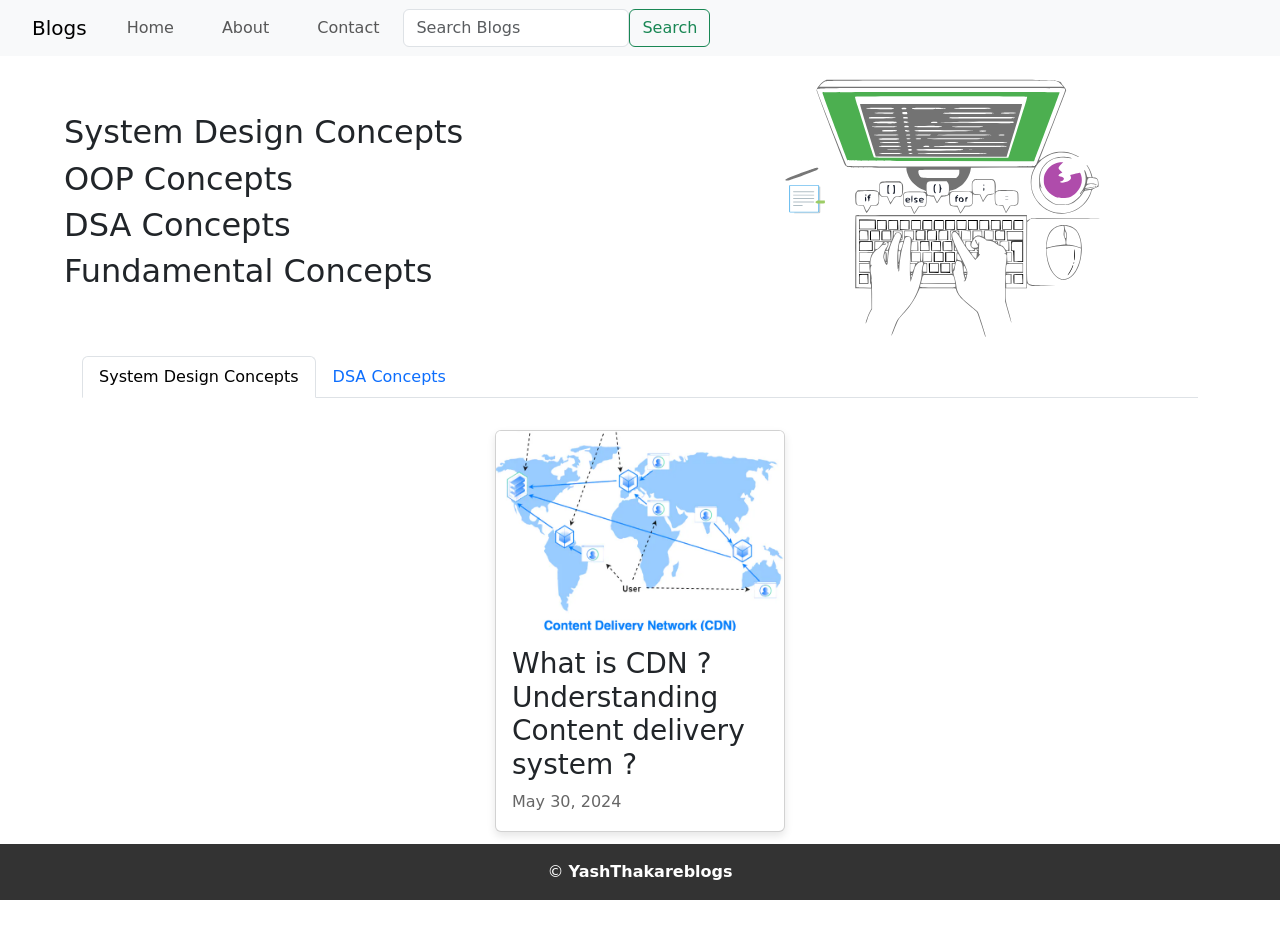
==== blogs.html @ 06611abd "blogs added and landing page changed" ====
<!DOCTYPE html>
<html lang="en">

<head>
    <meta charset="UTF-8">
    <meta name="viewport" content="width=device-width, initial-scale=1.0">
    <title>My Blog</title>
    <link href="assets/css/blogs.css" rel="stylesheet">
    <!-- Vendor CSS Files -->
    <link href="assets/vendor/aos/aos.css" rel="stylesheet">
    <link href="assets/vendor/bootstrap/css/bootstrap.min.css" rel="stylesheet">
    <link href="assets/vendor/bootstrap-icons/bootstrap-icons.css" rel="stylesheet">
    <link href="assets/vendor/boxicons/css/boxicons.min.css" rel="stylesheet">
    <link href="assets/vendor/glightbox/css/glightbox.min.css" rel="stylesheet">
    <link href="assets/vendor/swiper/swiper-bundle.min.css" rel="stylesheet">
    <script src="https://ajax.googleapis.com/ajax/libs/jquery/3.7.1/jquery.min.js"></script>
</head>

<body>
    <nav class="navbar navbar-expand-lg navbar-light bg-light">
        <div class="container-fluid">
            <a class="navbar-brand" href="#">Blogs</a>
            <button class="navbar-toggler" type="button" data-toggle="collapse" data-target="#navbarNavDropdown"
                aria-controls="navbarNavDropdown" aria-expanded="false" aria-label="Toggle navigation">
                <span class="navbar-toggler-icon"></span>
            </button>
            <div class="collapse navbar-collapse" id="navbarNavDropdown">
                <ul class="navbar-nav mr-auto">
                    <li class="nav-item">
                        <a class="nav-link" href="./index.html">Home</a>
                    </li>
                    <li class="nav-item">
                        <a class="nav-link" href="./index.html">About</a>
                    </li>
                    <li class="nav-item">
                        <a class="nav-link" href="./index.html">Contact</a>
                    </li>
                    
                </ul>
                <form class="d-flex " role="search">
                    <input class="form-control mr-2" type="search" placeholder="Search Blogs" aria-label="Search">
                    <button class="btn btn-outline-success" type="submit">Search</button>
                </form>
            </div>
        </div>
    </nav>



    <div class="info d-flex align-items-center justify-content-between">
        <div class="info-content">
            <h2>System Design Concepts</h2>
            <h2>OOP Concepts</h2>
            <h2>DSA Concepts</h2>
            <h2>Fundamental Concepts</h2>

        </div>

        <div class="info2">
            <img src="assets/img/data-structures-and-algorithms-course-8c5059a1d3ffa2e8fe4b6f3610512323.svg" alt="">
        </div>

    </div>
  

    <div class="container">
        <ul class="nav nav-tabs" id="myTab" role="tablist">
            <li class="nav-item" role="presentation">
                <a class="nav-link active" id="system-design-tab" data-toggle="tab" href="#system-design"
                    role="tab" aria-controls="system-design" aria-selected="true">System Design Concepts</a>
            </li>
            <li class="nav-item" role="presentation">
                <a class="nav-link" id="dsa-tab" data-toggle="tab" href="#dsa" role="tab" aria-controls="dsa"
                    aria-selected="false">DSA Concepts</a>
            </li>
        </ul>
        <div class="tab-content" id="myTabContent">
            <div class="tab-pane fade show active" id="system-design" role="tabpanel"
                aria-labelledby="system-design-tab">
             
                <main>
                <div class="card">
                    <a href="./Blogs-System design/CDN_Concept.html">
                        <img src="/Blogs-System design/img/cdn.webp" alt="Blog Post Image">
                    </a>
                    
                    <div class="card-content">
                        <h3>What is CDN ? Understanding Content delivery system ?</h3>
                        <p class="date">May 30, 2024</p>
                    </div>
                </div>
              
            </main>
            </div>
            <div class="tab-pane fade" id="dsa" role="tabpanel" aria-labelledby="dsa-tab">
                <!-- <main>
                    <div class="card">
                        <img src="https://via.placeholder.com/300x200" alt="Blog Post Image">
                        <div class="card-content">
                            <h2>Blog Post Title 1</h2>
                            <p class="date">May 29, 2024</p>
                        </div>
                    </div>
                    <div class="card">
                        <img src="https://via.placeholder.com/300x200" alt="Blog Post Image">
                        <div class="card-content">
                            <h2>Blog Post Title 1</h2>
                            <p class="date">May 29, 2024</p>
                        </div>
                    </div>
                    <div class="card">
                        <img src="https://via.placeholder.com/300x200" alt="Blog Post Image">
                        <div class="card-content">
                            <h2>Blog Post Title 1</h2>
                            <p class="date">May 29, 2024</p>
                        </div>
                    </div>
                </main> -->
            </div>
        </div>
    </div>
<br><br><br>

    <footer id="footer">
        <div class="container">
            <div class="copyright">
                &copy; <strong><span>YashThakareblogs</span></strong>
            </div>
        </div>
    </footer>
    <script src="https://code.jquery.com/jquery-3.5.1.slim.min.js"></script>
    <script src="https://cdn.jsdelivr.net/npm/@popperjs/core@2.5.4/dist/umd/popper.min.js"></script>
    <script src="https://stackpath.bootstrapcdn.com/bootstrap/4.5.2/js/bootstrap.min.js"></script>


</body>

</html>
---- assets/css/blogs.css ----
body {
    font-family: Arial, sans-serif;
    margin: 0;
    padding: 0;
    background-color: #f4f4f4;
}

header {
    background-color: #333;
    color: #fff;
    padding: 1em 0;
    text-align: center;
}

nav {
    display: flex;
    justify-content: center;
    background-color: #444;
    padding: 0.5em 0;
}

nav a {
    color: #fff;
    margin: 0 1em;
    text-decoration: none;
}

main {
    max-width: 1800px;
    margin: 2em auto;
    padding: 0 1em;
    display: flex;
    flex-wrap: wrap;
    justify-content: center;
    gap: 2em;
}

.navtab{
    display: flex;
    align-items: center;
    justify-content: space-between; 
    padding: 0 4em;
}
.info {
    display: flex;
    align-items: center;
    justify-content: space-between; 
    padding: 0 4em;
}

.info1 {
    display: flex;
    align-items: center; /* Align items vertically */
}


.info2 img {
    max-width: 700px; /* Adjust the maximum width of the image */
    height: 300px; /* Maintain aspect ratio */
}

.card {
    background-color: #fff;
    border-radius: 10px;
    box-shadow: 0 4px 8px rgba(0,0,0,0.1);
    overflow: hidden;
    transition: transform 0.2s;
    width: 290px;
}

.card:hover {
   
    box-shadow: 0 0 20px rgba(0, 0, 0, 0.2); /* Add a glowing effect with box-shadow */
}

.card img {
    width: 100%;
    height: 200px;
    object-fit: cover;
}

.card-content {
    padding: 1em;
}

.card-content h2 {
    color: #333;
    margin: 0 0 0.5em;
}

.card-content p {
    color: #666;
    line-height: 1.6;
    margin: 0;
}

footer {
    text-align: center;
    padding: 1em 0;
    background-color: #333;
    color: #fff;
    position: fixed;
    width: 100%;
    bottom: 0;
}
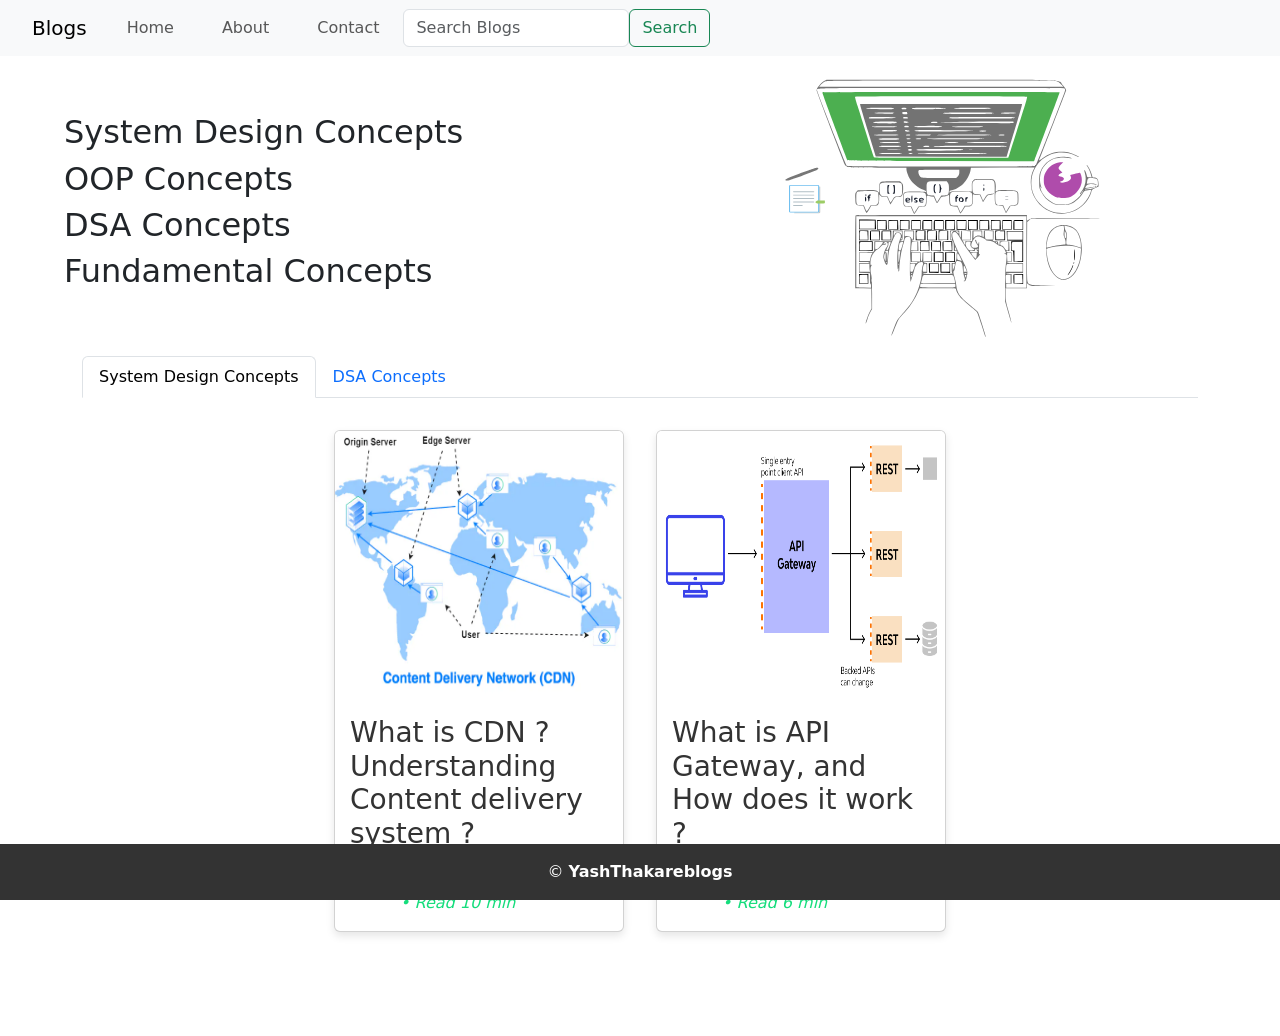
==== commit 720fc587: "new post added" ====
--- a/blogs.html
+++ b/blogs.html
@@ -14,6 +14,9 @@
     <link href="assets/vendor/glightbox/css/glightbox.min.css" rel="stylesheet">
     <link href="assets/vendor/swiper/swiper-bundle.min.css" rel="stylesheet">
     <script src="https://ajax.googleapis.com/ajax/libs/jquery/3.7.1/jquery.min.js"></script>
+      <!-- Favicons -->
+      <link href="../assets/img/favicon.png" rel="icon">
+      <link href="../assets/img/favicon.png" rel="apple-touch-icon">
 </head>
 
 <body>
@@ -81,40 +84,33 @@
                 <main>
                 <div class="card">
                     <a href="./Blogs-System design/CDN_Concept.html">
-                        <img src="/Blogs-System design/img/cdn.webp" alt="Blog Post Image">
+                        <img src="./Blogs-System design/assests/cdn.webp" alt="Blog Post Image">
                     </a>
                     
                     <div class="card-content">
+                        
                         <h3>What is CDN ? Understanding Content delivery system ?</h3>
-                        <p class="date">May 30, 2024</p>
+                        
+                        <p class="date">May 30, 2024  <span class="read-time">• Read 10 min</span></p>
+                    </div>
+                    
+                </div>
+                <div class="card">
+                    <a href="./Blogs-System design/API_Gateway.html">
+                        <img src="./Blogs-System design/assests/643fd2fde829634fa4f769a0_6178d93647ddf9f443e800f4_API Gateway example.png" alt="Blog Post Image">
+                    </a>
+                    
+            
+                    <div class="card-content">
+                        <h3>What is API Gateway, and How does it work ?</h3>
+                       
+                        <p class="date">May 31, 2024  <span class="read-time">• Read 6 min</span></p>
                     </div>
                 </div>
-              
             </main>
             </div>
             <div class="tab-pane fade" id="dsa" role="tabpanel" aria-labelledby="dsa-tab">
-                <!-- <main>
-                    <div class="card">
-                        <img src="https://via.placeholder.com/300x200" alt="Blog Post Image">
-                        <div class="card-content">
-                            <h2>Blog Post Title 1</h2>
-                            <p class="date">May 29, 2024</p>
-                        </div>
-                    </div>
-                    <div class="card">
-                        <img src="https://via.placeholder.com/300x200" alt="Blog Post Image">
-                        <div class="card-content">
-                            <h2>Blog Post Title 1</h2>
-                            <p class="date">May 29, 2024</p>
-                        </div>
-                    </div>
-                    <div class="card">
-                        <img src="https://via.placeholder.com/300x200" alt="Blog Post Image">
-                        <div class="card-content">
-                            <h2>Blog Post Title 1</h2>
-                            <p class="date">May 29, 2024</p>
-                        </div>
-                    </div>
+               
                 </main> -->
             </div>
         </div>
--- a/assets/css/blogs.css
+++ b/assets/css/blogs.css
@@ -73,17 +73,22 @@
     box-shadow: 0 0 20px rgba(0, 0, 0, 0.2); /* Add a glowing effect with box-shadow */
 }
 
+
 .card img {
     width: 100%;
-    height: 200px;
-    object-fit: cover;
+    height: 270px;
+    display: block;
 }
 
 .card-content {
-    padding: 1em;
+    padding: 15px;
+    flex-grow: 1;
+    display: flex;
+    flex-direction: column;
+    justify-content: space-between;
 }
 
-.card-content h2 {
+.card-content h3 {
     color: #333;
     margin: 0 0 0.5em;
 }
@@ -103,3 +108,15 @@
     width: 100%;
     bottom: 0;
 }
+
+.date {
+    display: inline-block;
+    margin-right: 10px; /* Adjust the value as needed */
+}
+
+.read-time {
+    display: inline-block;
+    margin-left: 50px; /* Adjust the value as needed */
+    font-style: italic;
+    color:rgb(21, 221, 124);
+}
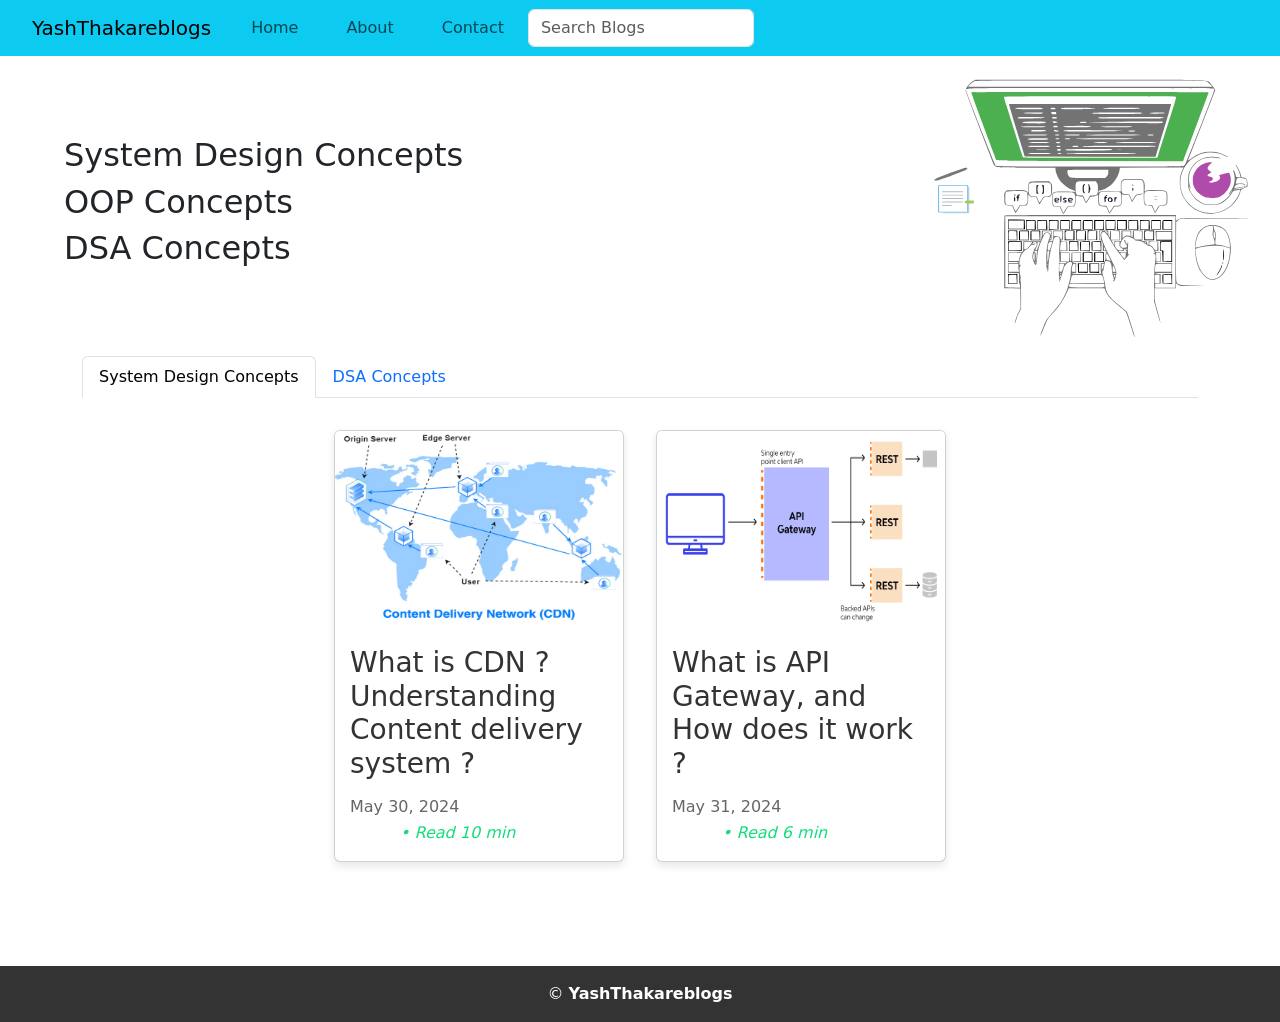
==== commit 6dd40ad3: "fixes" ====
--- a/blogs.html
+++ b/blogs.html
@@ -4,7 +4,7 @@
 <head>
     <meta charset="UTF-8">
     <meta name="viewport" content="width=device-width, initial-scale=1.0">
-    <title>My Blog</title>
+    <title>YashThakareblogs</title>
     <link href="assets/css/blogs.css" rel="stylesheet">
     <!-- Vendor CSS Files -->
     <link href="assets/vendor/aos/aos.css" rel="stylesheet">
@@ -20,9 +20,9 @@
 </head>
 
 <body>
-    <nav class="navbar navbar-expand-lg navbar-light bg-light">
+    <nav class="navbar navbar-expand-lg navbar-light bg-info">
         <div class="container-fluid">
-            <a class="navbar-brand" href="#">Blogs</a>
+            <a class="navbar-brand" href="#">YashThakareblogs</a>
             <button class="navbar-toggler" type="button" data-toggle="collapse" data-target="#navbarNavDropdown"
                 aria-controls="navbarNavDropdown" aria-expanded="false" aria-label="Toggle navigation">
                 <span class="navbar-toggler-icon"></span>
@@ -40,9 +40,9 @@
                     </li>
                     
                 </ul>
-                <form class="d-flex " role="search">
-                    <input class="form-control mr-2" type="search" placeholder="Search Blogs" aria-label="Search">
-                    <button class="btn btn-outline-success" type="submit">Search</button>
+                <form class="d-flex" role="search">
+                    <input class="form-control mr-3" type="search" placeholder="Search Blogs" aria-label="Search">
+                    
                 </form>
             </div>
         </div>
@@ -50,16 +50,15 @@
 
 
 
-    <div class="info d-flex align-items-center justify-content-between">
-        <div class="info-content">
+    <div class="info d-flex ">
+        <div class="info-content col-md-6">
             <h2>System Design Concepts</h2>
             <h2>OOP Concepts</h2>
             <h2>DSA Concepts</h2>
-            <h2>Fundamental Concepts</h2>
 
         </div>
 
-        <div class="info2">
+        <div class="info2 col-md-4">
             <img src="assets/img/data-structures-and-algorithms-course-8c5059a1d3ffa2e8fe4b6f3610512323.svg" alt="">
         </div>
 
@@ -110,8 +109,7 @@
             </main>
             </div>
             <div class="tab-pane fade" id="dsa" role="tabpanel" aria-labelledby="dsa-tab">
-               
-                </main> -->
+              
             </div>
         </div>
     </div>
--- a/assets/css/blogs.css
+++ b/assets/css/blogs.css
@@ -1,15 +1,6 @@
 body {
     font-family: Arial, sans-serif;
-    margin: 0;
-    padding: 0;
     background-color: #f4f4f4;
-}
-
-header {
-    background-color: #333;
-    color: #fff;
-    padding: 1em 0;
-    text-align: center;
 }
 
 nav {
@@ -26,7 +17,6 @@
 }
 
 main {
-    max-width: 1800px;
     margin: 2em auto;
     padding: 0 1em;
     display: flex;
@@ -46,11 +36,6 @@
     align-items: center;
     justify-content: space-between; 
     padding: 0 4em;
-}
-
-.info1 {
-    display: flex;
-    align-items: center; /* Align items vertically */
 }
 
 
@@ -76,7 +61,7 @@
 
 .card img {
     width: 100%;
-    height: 270px;
+    height: 200px;
     display: block;
 }
 
@@ -104,7 +89,6 @@
     padding: 1em 0;
     background-color: #333;
     color: #fff;
-    position: fixed;
     width: 100%;
     bottom: 0;
 }
@@ -119,4 +103,19 @@
     margin-left: 50px; /* Adjust the value as needed */
     font-style: italic;
     color:rgb(21, 221, 124);
+}
+
+@media (max-width: 576px) {
+    body{
+        margin: 0;padding: 0;
+    }
+    
+    .info-content h2{
+        font-size: 1rem;
+    }
+
+    .info2 img {
+        width: 100px; 
+        height: 200px; 
+    }
 }
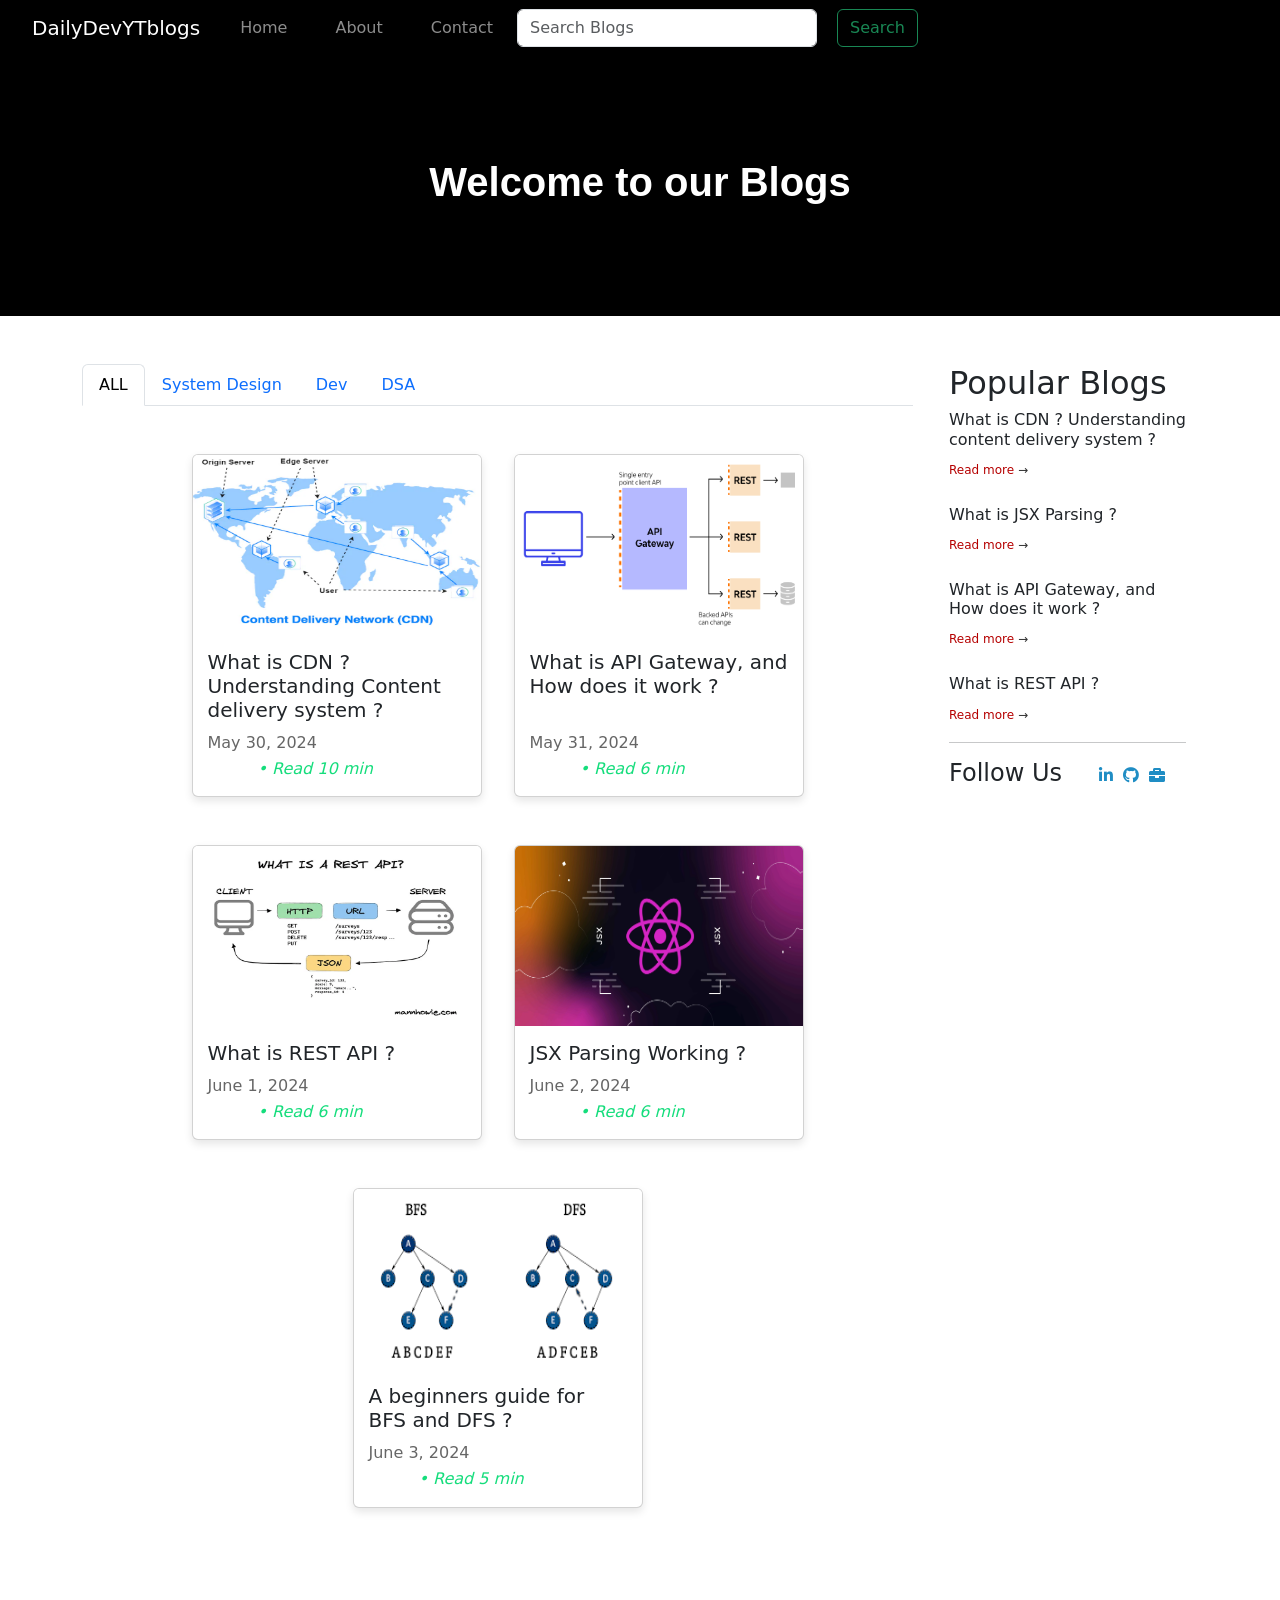
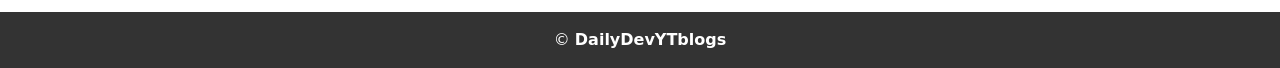
==== commit 84183b24: "blogs added" ====
--- a/blogs.html
+++ b/blogs.html
@@ -14,111 +14,224 @@
     <link href="assets/vendor/glightbox/css/glightbox.min.css" rel="stylesheet">
     <link href="assets/vendor/swiper/swiper-bundle.min.css" rel="stylesheet">
     <script src="https://ajax.googleapis.com/ajax/libs/jquery/3.7.1/jquery.min.js"></script>
-      <!-- Favicons -->
-      <link href="../assets/img/favicon.png" rel="icon">
-      <link href="../assets/img/favicon.png" rel="apple-touch-icon">
+    <!-- Favicons -->
+    <link href="../assets/img/favicon.png" rel="icon">
+    <link href="../assets/img/favicon.png" rel="apple-touch-icon">
+    <link rel="stylesheet" href="https://cdnjs.cloudflare.com/ajax/libs/font-awesome/5.15.4/css/all.min.css">
 </head>
 
 <body>
-    <nav class="navbar navbar-expand-lg navbar-light bg-info">
+    <nav class="navbar navbar-expand-lg navbar-dark bg-black">
         <div class="container-fluid">
-            <a class="navbar-brand" href="#">YashThakareblogs</a>
+            <a class="navbar-brand" href="#">DailyDevYTblogs</a>
             <button class="navbar-toggler" type="button" data-toggle="collapse" data-target="#navbarNavDropdown"
                 aria-controls="navbarNavDropdown" aria-expanded="false" aria-label="Toggle navigation">
                 <span class="navbar-toggler-icon"></span>
             </button>
-            <div class="collapse navbar-collapse" id="navbarNavDropdown">
-                <ul class="navbar-nav mr-auto">
+            <div class="collapse navbar-collapse " id="navbarNavDropdown">
+                <ul class="navbar-nav ">
                     <li class="nav-item">
                         <a class="nav-link" href="./index.html">Home</a>
                     </li>
+                </ul>
+                <ul class="navbar-nav"> 
                     <li class="nav-item">
                         <a class="nav-link" href="./index.html">About</a>
                     </li>
                     <li class="nav-item">
                         <a class="nav-link" href="./index.html">Contact</a>
                     </li>
-                    
-                </ul>
-                <form class="d-flex" role="search">
-                    <input class="form-control mr-3" type="search" placeholder="Search Blogs" aria-label="Search">
-                    
+                </ul>
+                <form class="form-inline d-inline-flex my-2 my-lg-0">
+                    <input class="form-control mr-sm-2" type="search" placeholder="Search Blogs" aria-label="Search" style="margin-right: 20px;width: 300px;"> 
+                    <button class="btn btn-outline-success my-2 my-sm-0" type="submit">Search</button>
                 </form>
             </div>
         </div>
     </nav>
-
-
-
-    <div class="info d-flex ">
-        <div class="info-content col-md-6">
-            <h2>System Design Concepts</h2>
-            <h2>OOP Concepts</h2>
-            <h2>DSA Concepts</h2>
-
-        </div>
-
-        <div class="info2 col-md-4">
-            <img src="assets/img/data-structures-and-algorithms-course-8c5059a1d3ffa2e8fe4b6f3610512323.svg" alt="">
+    
+
+
+
+    <div class="info bg-black p-5 ">
+        <div>
+            <h1 class="">Welcome to our Blogs</h1>
         </div>
 
     </div>
-  
-
-    <div class="container">
-        <ul class="nav nav-tabs" id="myTab" role="tablist">
-            <li class="nav-item" role="presentation">
-                <a class="nav-link active" id="system-design-tab" data-toggle="tab" href="#system-design"
-                    role="tab" aria-controls="system-design" aria-selected="true">System Design Concepts</a>
-            </li>
-            <li class="nav-item" role="presentation">
-                <a class="nav-link" id="dsa-tab" data-toggle="tab" href="#dsa" role="tab" aria-controls="dsa"
-                    aria-selected="false">DSA Concepts</a>
-            </li>
-        </ul>
-        <div class="tab-content" id="myTabContent">
-            <div class="tab-pane fade show active" id="system-design" role="tabpanel"
-                aria-labelledby="system-design-tab">
-             
-                <main>
-                <div class="card">
-                    <a href="./Blogs-System design/CDN_Concept.html">
-                        <img src="./Blogs-System design/assests/cdn.webp" alt="Blog Post Image">
-                    </a>
-                    
-                    <div class="card-content">
-                        
-                        <h3>What is CDN ? Understanding Content delivery system ?</h3>
-                        
-                        <p class="date">May 30, 2024  <span class="read-time">• Read 10 min</span></p>
-                    </div>
-                    
+
+
+    <div class="container mt-4">
+        <div class="row">
+            <div class="col-md-9">
+                <br>
+                <ul class="nav nav-tabs" id="myTab" role="tablist">
+                    <li class="nav-item" role="presentation">
+                        <a class="nav-link active" id="all-tab" data-toggle="tab" href="#all" role="tab"
+                            aria-controls="all" aria-selected="true">ALL</a>
+                    </li>
+                    <li class="nav-item" role="presentation">
+                        <a class="nav-link" id="system-design-tab" data-toggle="tab" href="#system-design" role="tab"
+                            aria-controls="system-design" aria-selected="false">System Design</a>
+                    </li>
+                    <li class="nav-item" role="presentation">
+                        <a class="nav-link" id="dev-tab" data-toggle="tab" href="#dev" role="tab" aria-controls="dev"
+                            aria-selected="false">Dev</a>
+                    </li>
+                    <li class="nav-item" role="presentation">
+                        <a class="nav-link" id="dsa-tab" data-toggle="tab" href="#dsa" role="tab" aria-controls="dsa"
+                            aria-selected="false">DSA</a>
+                    </li>
+                </ul>
+                <div class="tab-content" id="myTabContent">
+                    <div class="tab-pane fade show active" id="all" role="tabpanel" aria-labelledby="all-tab">
+                        <main>
+                            <div class="card mt-3">
+                                <a href="./Blogs-System design/CDN_Concept.html">
+                                    <img src="./Blogs-System design/assests/cdn.webp" alt="Blog Post Image">
+                                </a>
+                                <div class="card-content">
+                                    <h5>What is CDN ? Understanding Content delivery system ?</h5>
+                                    <p class="date">May 30, 2024 <span class="read-time">• Read 10 min</span></p>
+                                </div>
+                            </div>
+                            <div class="card mt-3">
+                                <a href="./Blogs-System design/API_Gateway.html">
+                                    <img src="./Blogs-System design/assests/643fd2fde829634fa4f769a0_6178d93647ddf9f443e800f4_API Gateway example.png"
+                                        alt="Blog Post Image">
+                                </a>
+                                <div class="card-content">
+                                    <h5>What is API Gateway, and How does it work ?</h5>
+                                    <p class="date">May 31, 2024 <span class="read-time">• Read 6 min</span></p>
+                                </div>
+                            </div>
+                            <div class="card mt-3">
+                                <a href="./Blogs-System design/REST_API.html">
+                                    <img src="./Blogs-System design/assests/0_1xZszp_OqUMrfRsV.webp"
+                                        alt="Blog Post Image">
+                                </a>
+                                <div class="card-content">
+                                    <h5>What is REST API ?</h5>
+                                    <p class="date">June 1, 2024 <span class="read-time">• Read 6 min</span></p>
+                                </div>
+                            </div>
+                            <div class="card mt-3">
+                                <a href="./React-blogs/JSX_Parsing.html">
+                                    <img src="./React-blogs/assests/react-must-be-in-scope-when-using-jsx.jpg"
+                                        alt="Blog Post Image">
+                                </a>
+                                <div class="card-content">
+                                    <h5>JSX Parsing Working ?</h5>
+                                    <p class="date">June 2, 2024 <span class="read-time">• Read 6 min</span></p>
+                                </div>
+                            </div>
+                            <div class="card mt-3">
+                                <a href="./Blogs-DSA/DFS&BFS_Concept.html">
+                                    <img src="./Blogs-DSA/download.png" alt="Blog Post Image">
+                                </a>
+                                <div class="card-content">
+                                    <h5>A beginners guide for BFS and DFS ?</h5>
+                                    <p class="date">June 3, 2024 <span class="read-time">• Read 5 min</span></p>
+                                </div>
+                            </div>
+                        </main>
+                    </div>
+                    <div class="tab-pane fade" id="system-design" role="tabpanel" aria-labelledby="system-design-tab">
+                        <main>
+                            <div class="card mt-3">
+                                <a href="./Blogs-System design/CDN_Concept.html">
+                                    <img src="./Blogs-System design/assests/cdn.webp" alt="Blog Post Image">
+                                </a>
+                                <div class="card-content">
+                                    <h5>What is CDN ? Understanding Content delivery system ?</h5>
+                                    <p class="date">May 30, 2024 <span class="read-time">• Read 10 min</span></p>
+                                </div>
+                            </div>
+                            <div class="card mt-3">
+                                <a href="./Blogs-System design/API_Gateway.html">
+                                    <img src="./Blogs-System design/assests/643fd2fde829634fa4f769a0_6178d93647ddf9f443e800f4_API Gateway example.png"
+                                        alt="Blog Post Image">
+                                </a>
+                                <div class="card-content">
+                                    <h5>What is API Gateway, and How does it work ?</h5>
+                                    <p class="date">May 31, 2024 <span class="read-time">• Read 6 min</span></p>
+                                </div>
+                            </div>
+                            <div class="card mt-3">
+                                <a href="./Blogs-System design/REST_API.html">
+                                    <img src="./Blogs-System design/assests/0_1xZszp_OqUMrfRsV.webp"
+                                        alt="Blog Post Image">
+                                </a>
+                                <div class="card-content">
+                                    <h5>What is REST API ?</h5>
+                                    <p class="date">June 1, 2024 <span class="read-time">• Read 6 min</span></p>
+                                </div>
+                            </div>
+                        </main>
+                    </div>
+                    <div class="tab-pane fade" id="dev" role="tabpanel" aria-labelledby="dev-tab">
+                        <main>
+                            <div class="card mt-3">
+                                <a href="./React-blogs/JSX_Parsing.html">
+                                    <img src="./React-blogs/assests/react-must-be-in-scope-when-using-jsx.jpg"
+                                        alt="Blog Post Image">
+                                </a>
+                                <div class="card-content">
+                                    <h5>JSX Parsing Working ?</h5>
+                                    <p class="date">June 2, 2024 <span class="read-time">• Read 6 min</span></p>
+                                </div>
+                            </div>
+                        </main>
+                    </div>
+                    <div class="tab-pane fade" id="dsa" role="tabpanel" aria-labelledby="dsa-tab">
+                        <main>
+                            <div class="card mt-3">
+                                <a href="./Blogs-DSA/DFS&BFS_Concept.html">
+                                    <img src="./Blogs-DSA/download.png" alt="Blog Post Image">
+                                </a>
+                                <div class="card-content">
+                                    <h5>A beginners guide for BFS and DFS ?</h5>
+                                    <p class="date">June 3, 2024 <span class="read-time">• Read 5 min</span></p>
+                                </div>
+                            </div>
+                        </main>
+                    </div>
                 </div>
-                <div class="card">
-                    <a href="./Blogs-System design/API_Gateway.html">
-                        <img src="./Blogs-System design/assests/643fd2fde829634fa4f769a0_6178d93647ddf9f443e800f4_API Gateway example.png" alt="Blog Post Image">
-                    </a>
-                    
-            
-                    <div class="card-content">
-                        <h3>What is API Gateway, and How does it work ?</h3>
-                       
-                        <p class="date">May 31, 2024  <span class="read-time">• Read 6 min</span></p>
-                    </div>
+            </div>
+            <div class="col-md-3 p-4">
+                <h2>Popular Blogs</h2>
+                <div>
+                    <h6>What is CDN ? Understanding content delivery system ?</h6>
+                    <a href="./Blogs-System design/CDN_Concept.html" class="read-more">Read more</a>
+                </div><br>
+                <div>
+                    <h6>What is JSX Parsing ?</h6>
+                    <a href="./React-blogs/JSX_Parsing.html" class="read-more">Read more</a>
+                </div><br>
+                <div>
+                    <h6>What is API Gateway, and How does it work ?</h6>
+                    <a href="./Blogs-System design/API_Gateway.html" class="read-more">Read more</a>
+                </div><br>
+                <div>
+                    <h6>What is REST API ?</h6>
+                    <a href="./Blogs-System design/REST_API.html" class="read-more">Read more</a>
                 </div>
-            </main>
-            </div>
-            <div class="tab-pane fade" id="dsa" role="tabpanel" aria-labelledby="dsa-tab">
-              
+                <hr>
+                <h4 class="d-inline-flex ">Follow Us</h4>
+                <ul class="social-profiles d-inline-flex">
+                    <li class=""><a href="https://www.linkedin.com/in/yash-thakare01/"><i class="fab fa-linkedin-in"></i></a></li>
+                    <li><a href="https://github.com/yashthakare93"><i class="fab fa-github"></i></a></li>
+                    <li><a href="https://yashthakare93.github.io/"><i class="fas fa-briefcase"></i></a></li> 
+                </ul>
             </div>
         </div>
     </div>
-<br><br><br>
+    <br><br><br>
 
     <footer id="footer">
         <div class="container">
             <div class="copyright">
-                &copy; <strong><span>YashThakareblogs</span></strong>
+                &copy; <strong><span>DailyDevYTblogs</span></strong>
             </div>
         </div>
     </footer>
--- a/assets/css/blogs.css
+++ b/assets/css/blogs.css
@@ -61,7 +61,7 @@
 
 .card img {
     width: 100%;
-    height: 200px;
+    height: 180px;
     display: block;
 }
 
@@ -118,4 +118,47 @@
         width: 100px; 
         height: 200px; 
     }
+}
+
+.info {
+    height: 260px;
+    justify-content: center;
+    color: white;
+}
+
+.info h1{
+    font-family:'Segoe UI', Tahoma, Geneva, Verdana, sans-serif;
+    font-weight: 700;
+}
+
+.container-fluid{
+    color:white;
+}
+.read-more {
+    align-items: center;
+    font-size: 12px;
+    display: inline-block;
+    color:rgb(181, 0, 0);
+    text-decoration: none;
+}
+.read-more:hover {
+    color:red;
+}
+.read-more::after {
+    content: ' →';
+    color: #333;
+}
+.social-profiles {
+    list-style-type: none;
+    display: flex;
+    justify-content: center;
+}
+.social-profiles li {
+    margin-right: 10px;
+}
+.social-profiles li:last-child {
+    margin-right: 0;
+}
+.social-profiles a i{
+    color: #1f8dc4;
 }
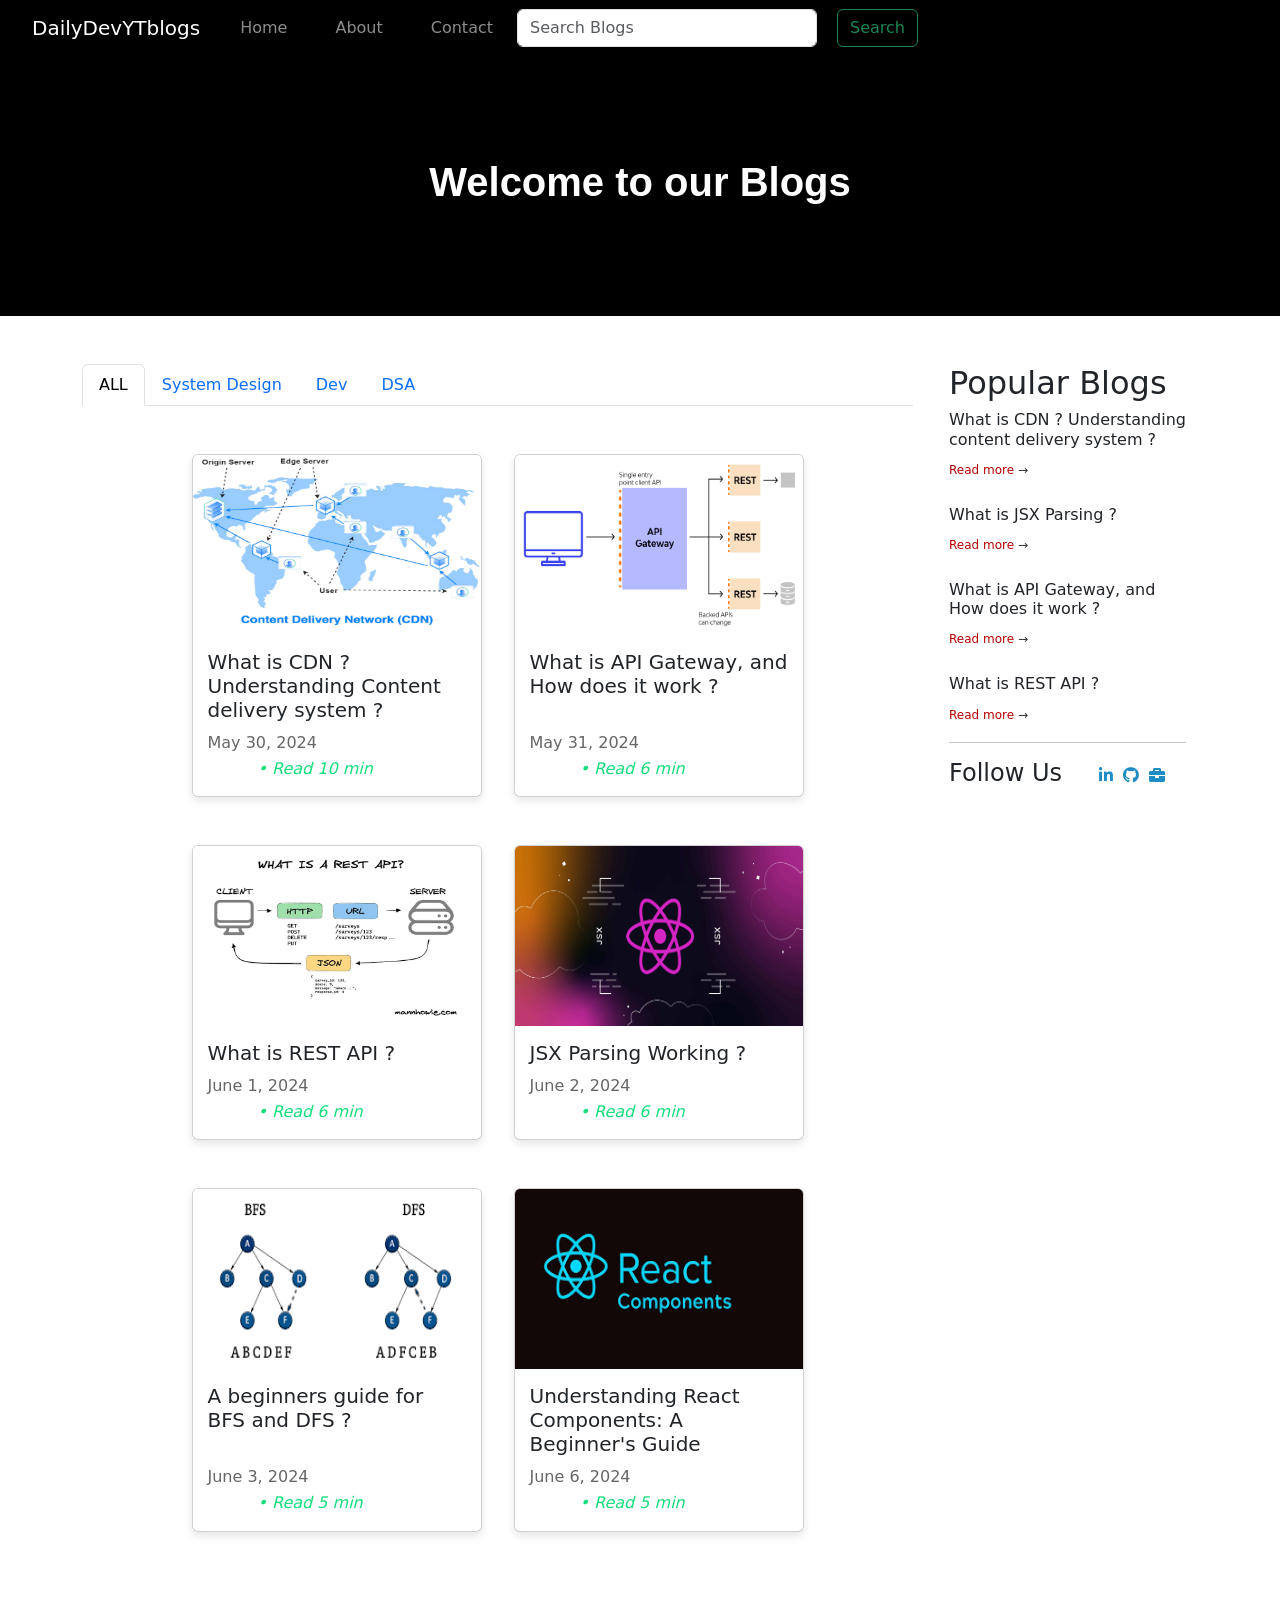
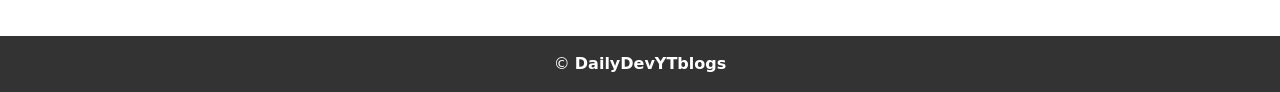
==== commit 8915bc6b: "new blog added" ====
--- a/blogs.html
+++ b/blogs.html
@@ -134,6 +134,15 @@
                                     <p class="date">June 3, 2024 <span class="read-time">• Read 5 min</span></p>
                                 </div>
                             </div>
+                            <div class="card mt-3">
+                                <a href="./React-blogs/React_Components.html">
+                                    <img src="./React-blogs/assests/reactcomp.png" alt="Blog Post Image">
+                                </a>
+                                <div class="card-content">
+                                    <h5>Understanding React Components: A Beginner's Guide </h5>
+                                    <p class="date">June 6, 2024 <span class="read-time">• Read 5 min</span></p>
+                                </div>
+                            </div>
                         </main>
                     </div>
                     <div class="tab-pane fade" id="system-design" role="tabpanel" aria-labelledby="system-design-tab">
@@ -179,6 +188,15 @@
                                 <div class="card-content">
                                     <h5>JSX Parsing Working ?</h5>
                                     <p class="date">June 2, 2024 <span class="read-time">• Read 6 min</span></p>
+                                </div>
+                            </div>
+                            <div class="card mt-3">
+                                <a href="./React-blogs/React_Components.html">
+                                    <img src="./React-blogs/assests/reactcomp.png" alt="Blog Post Image">
+                                </a>
+                                <div class="card-content">
+                                    <h5>Understanding React Components: A Beginner's Guide </h5>
+                                    <p class="date">June 6, 2024 <span class="read-time">• Read 5 min</span></p>
                                 </div>
                             </div>
                         </main>
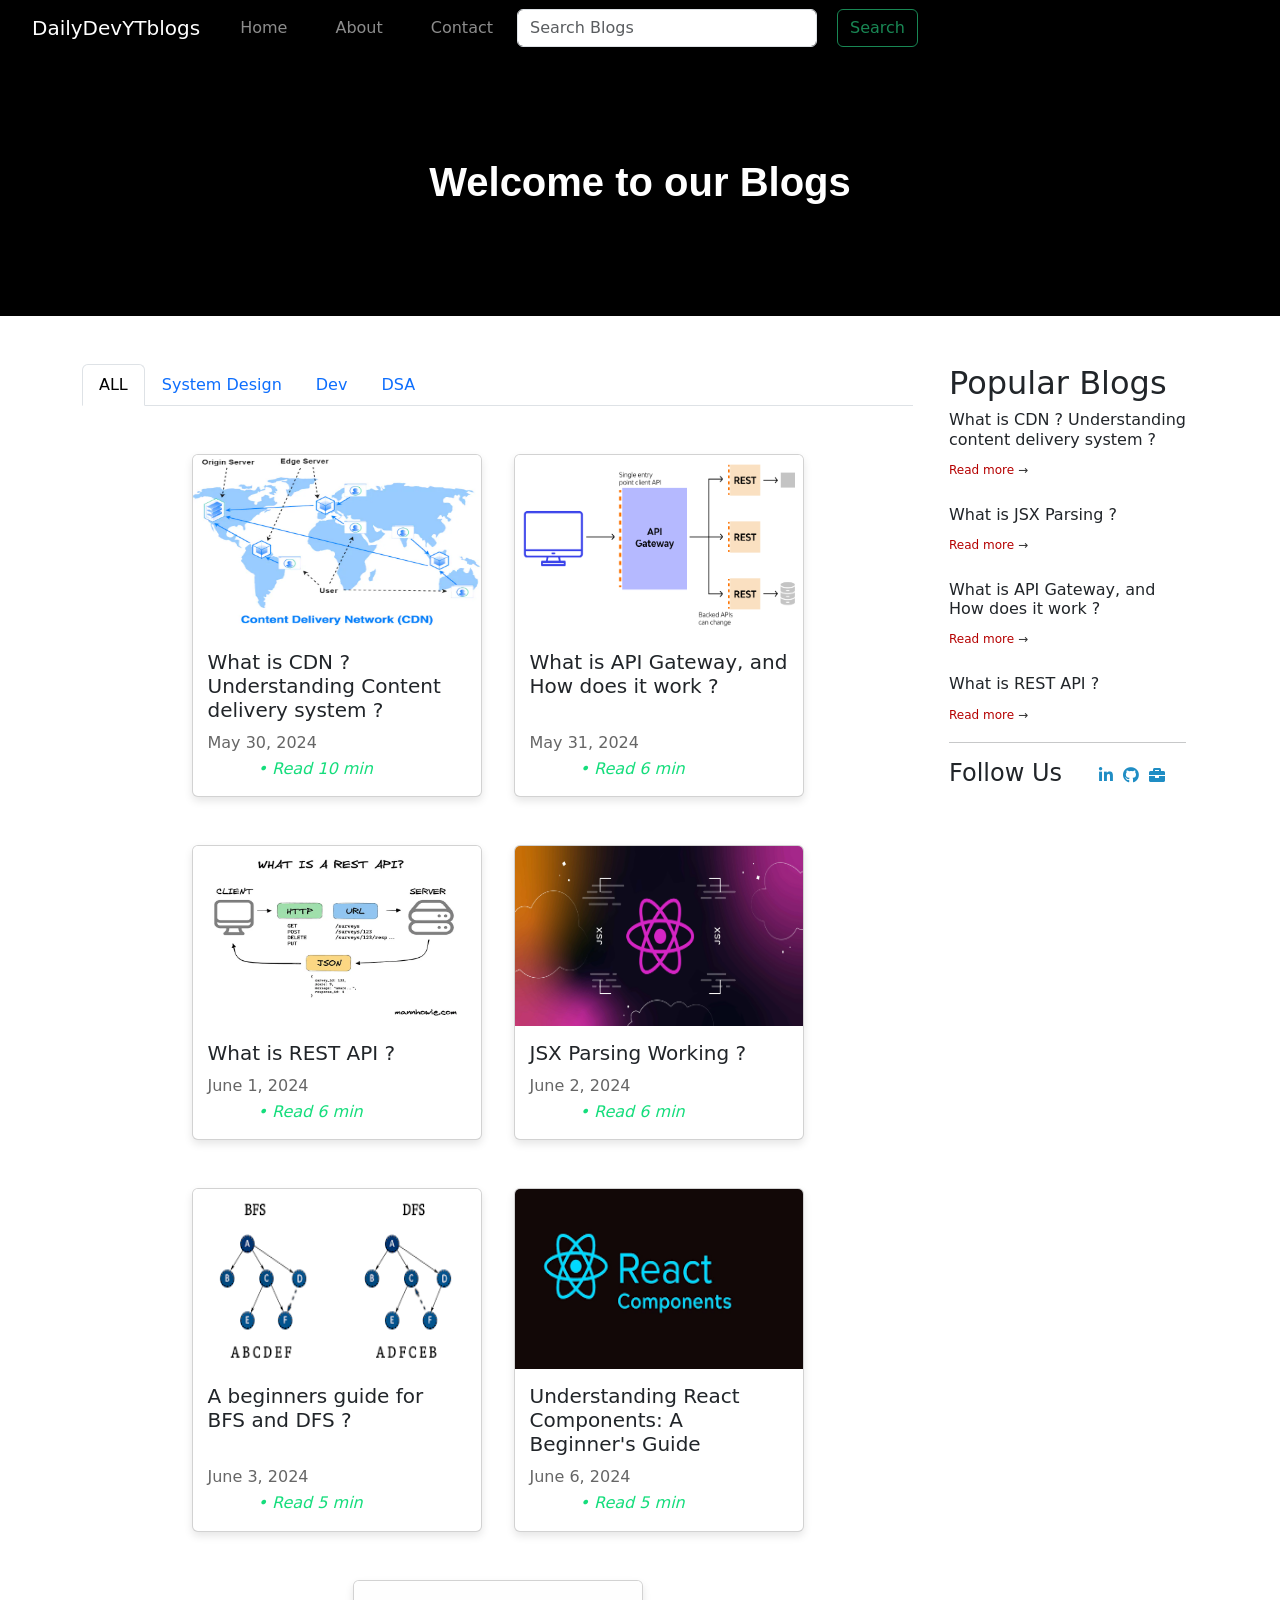
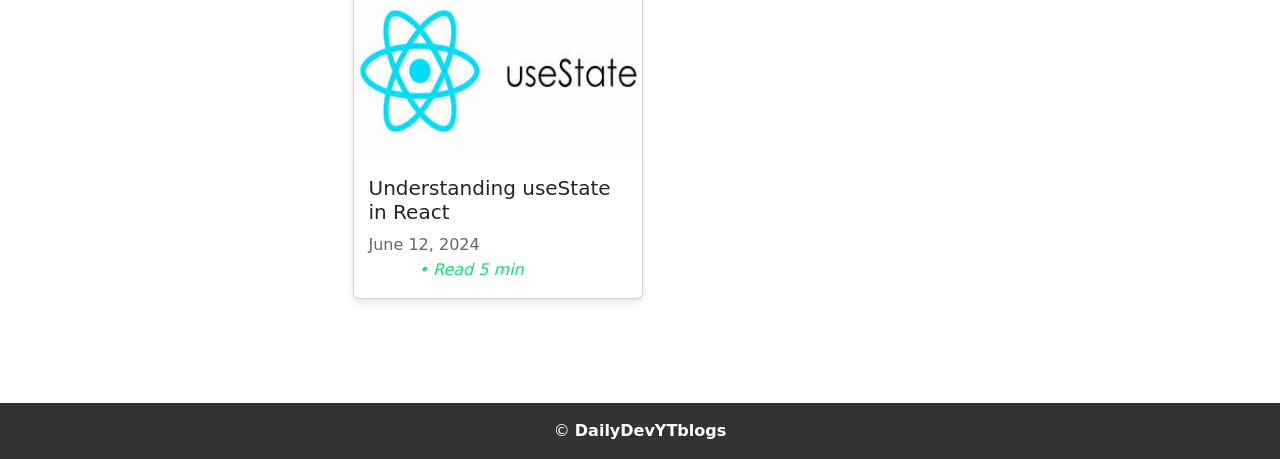
==== commit fa8f050f: "new blog added" ====
--- a/blogs.html
+++ b/blogs.html
@@ -143,7 +143,18 @@
                                     <p class="date">June 6, 2024 <span class="read-time">• Read 5 min</span></p>
                                 </div>
                             </div>
-                        </main>
+                            <div class="card mt-3">
+                                <a href="./React-blogs/UseState.html">
+                                    <img src="./React-blogs/assests/usestate.jpeg" alt="Blog Post Image">
+                                </a>
+                                <div class="card-content">
+                                    <h5>Understanding useState in React </h5>
+                                    <p class="date">June 12, 2024 <span class="read-time">• Read 5 min</span></p>
+                                </div>
+                            </div>
+                           
+                        </main>
+                        <div id="all-pagination" class="pagination-container"></div>
                     </div>
                     <div class="tab-pane fade" id="system-design" role="tabpanel" aria-labelledby="system-design-tab">
                         <main>
@@ -197,6 +208,15 @@
                                 <div class="card-content">
                                     <h5>Understanding React Components: A Beginner's Guide </h5>
                                     <p class="date">June 6, 2024 <span class="read-time">• Read 5 min</span></p>
+                                </div>
+                            </div>
+                            <div class="card mt-3">
+                                <a href="./React-blogs/UseState.html">
+                                    <img src="./React-blogs/assests/usestate.jpeg" alt="Blog Post Image">
+                                </a>
+                                <div class="card-content">
+                                    <h5>Understanding useState in React </h5>
+                                    <p class="date">June 12, 2024 <span class="read-time">• Read 5 min</span></p>
                                 </div>
                             </div>
                         </main>
@@ -253,6 +273,7 @@
             </div>
         </div>
     </footer>
+    <script src="./React-blogs/assests/blog.js"></script>
     <script src="https://code.jquery.com/jquery-3.5.1.slim.min.js"></script>
     <script src="https://cdn.jsdelivr.net/npm/@popperjs/core@2.5.4/dist/umd/popper.min.js"></script>
     <script src="https://stackpath.bootstrapcdn.com/bootstrap/4.5.2/js/bootstrap.min.js"></script>
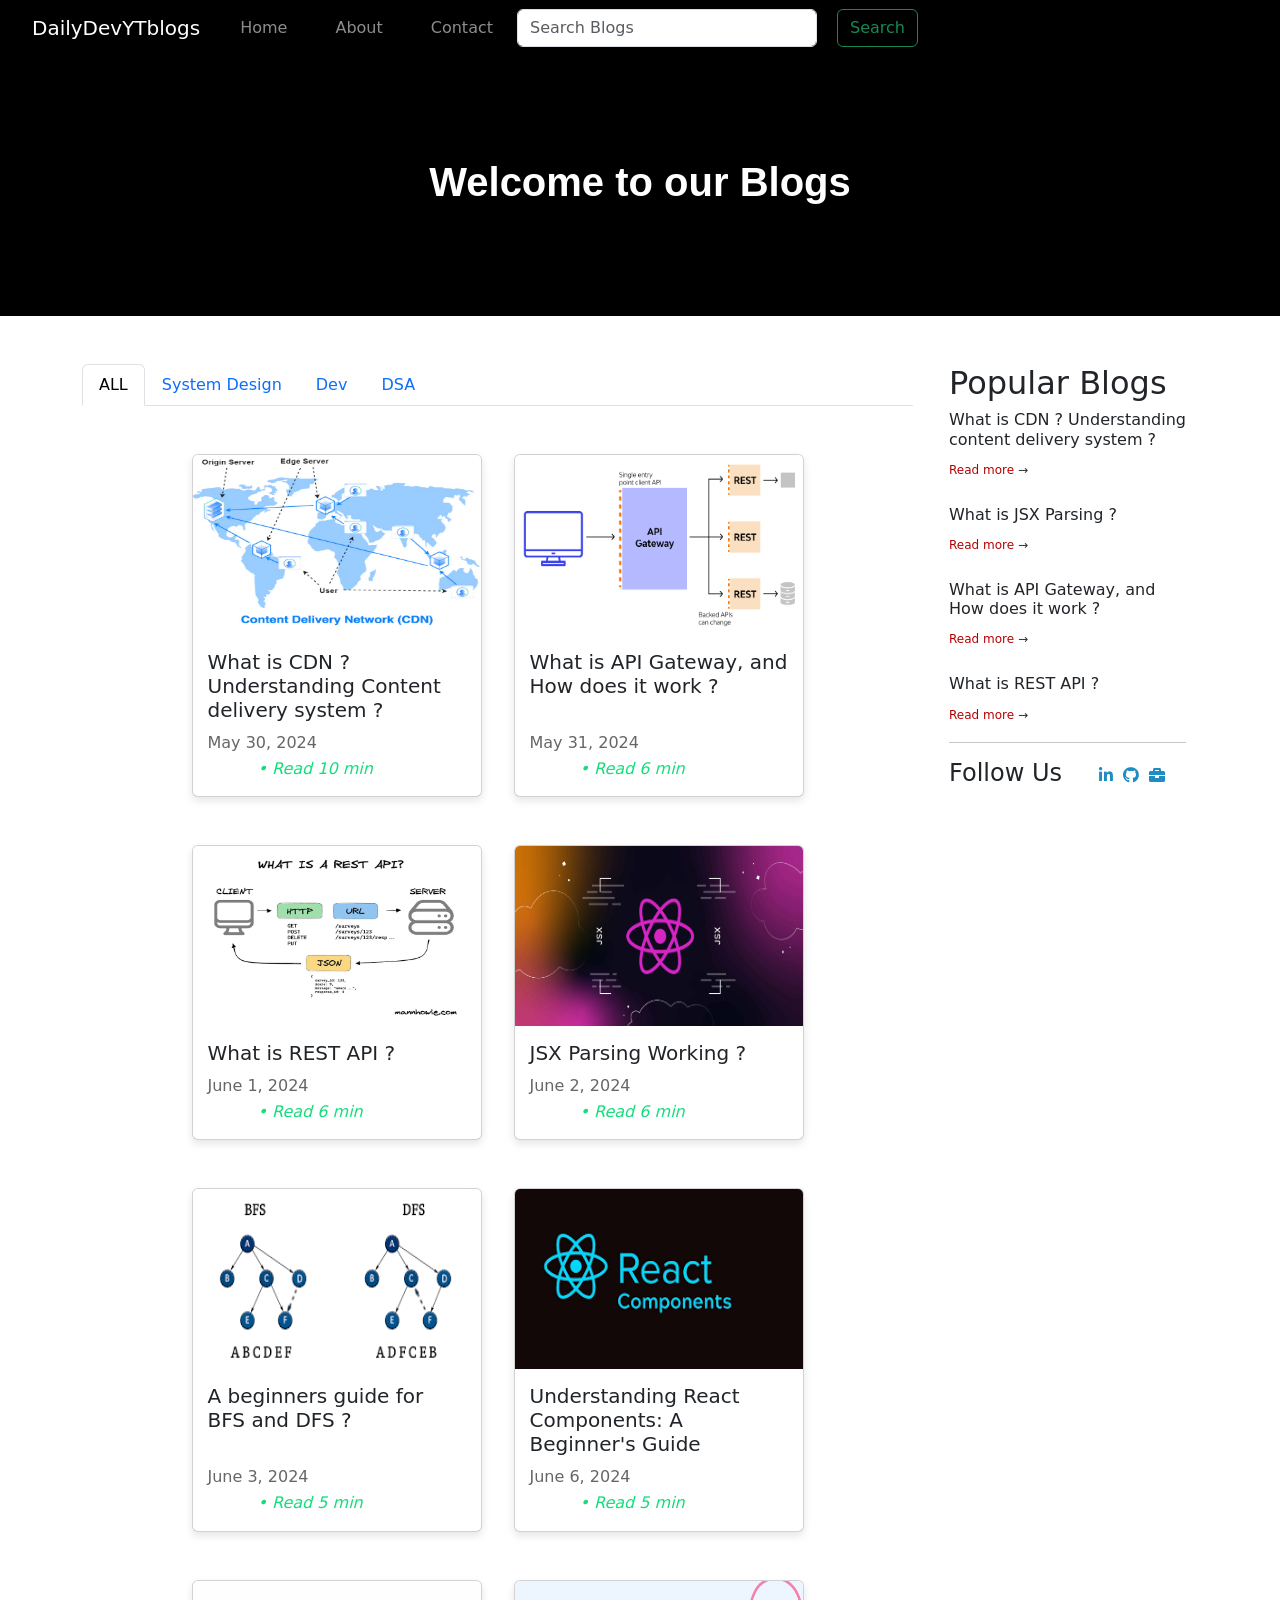
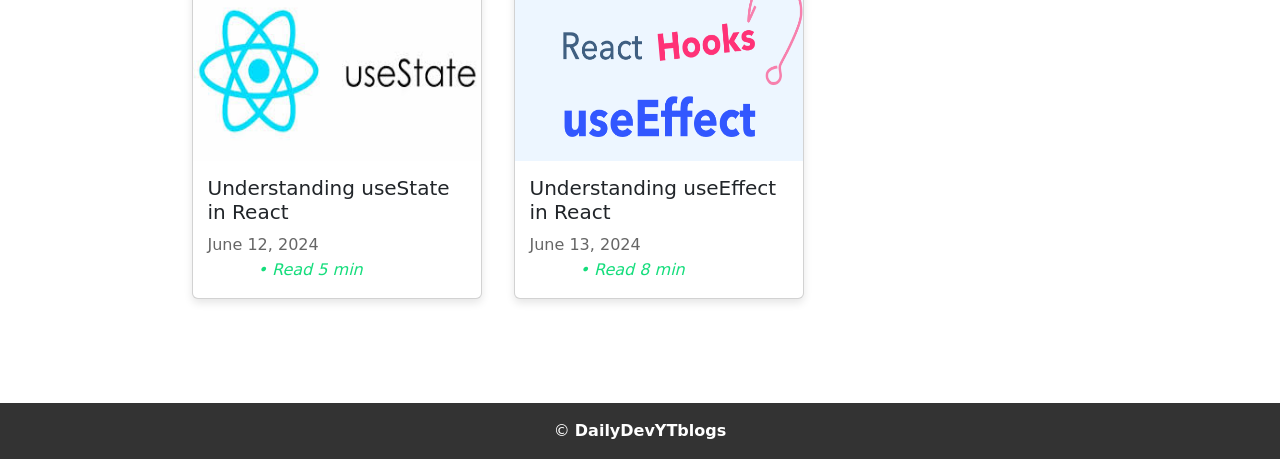
==== commit c3236e94: "new blog added" ====
--- a/blogs.html
+++ b/blogs.html
@@ -152,6 +152,15 @@
                                     <p class="date">June 12, 2024 <span class="read-time">• Read 5 min</span></p>
                                 </div>
                             </div>
+                            <div class="card mt-3">
+                                <a href="./React-blogs/UseEffect.html">
+                                    <img src="./React-blogs/assests/useEffect-hook.png" alt="Blog Post Image">
+                                </a>
+                                <div class="card-content">
+                                    <h5>Understanding useEffect in React </h5>
+                                    <p class="date">June 13, 2024 <span class="read-time">• Read 8 min</span></p>
+                                </div>
+                            </div>
                            
                         </main>
                         <div id="all-pagination" class="pagination-container"></div>
@@ -217,6 +226,15 @@
                                 <div class="card-content">
                                     <h5>Understanding useState in React </h5>
                                     <p class="date">June 12, 2024 <span class="read-time">• Read 5 min</span></p>
+                                </div>
+                            </div>
+                            <div class="card mt-3">
+                                <a href="./React-blogs/UseEffect.html">
+                                    <img src="./React-blogs/assests/useEffect-hook.png" alt="Blog Post Image">
+                                </a>
+                                <div class="card-content">
+                                    <h5>Understanding useEffect in React </h5>
+                                    <p class="date">June 13, 2024 <span class="read-time">• Read 8 min</span></p>
                                 </div>
                             </div>
                         </main>
